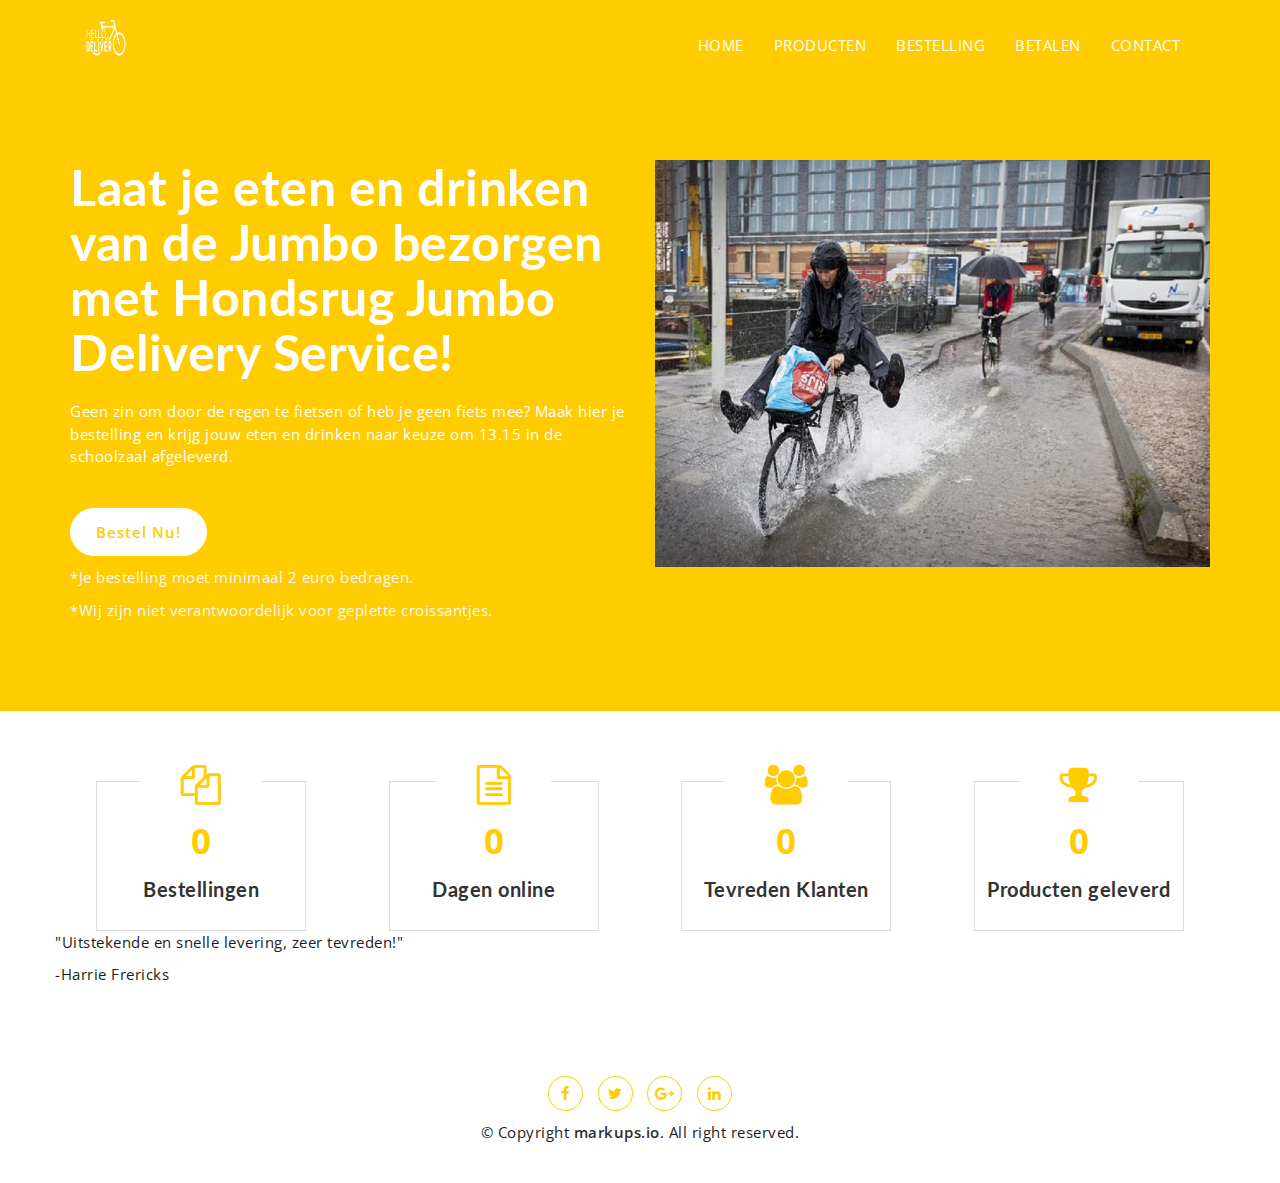
==== index.html @ 4bea611f "Update index.html" ====
<!DOCTYPE html>
<html lang="en">
  <head>
    <meta charset="utf-8">
    <meta http-equiv="X-UA-Compatible" content="IE=edge">
    <meta name="viewport" content="width=device-width, initial-scale=1">
    <!-- The above 3 meta tags *must* come first in the head; any other head content must come *after* these tags -->
    <title>Hondsrug Deliveroo : Home</title>
    <!-- Favicon -->
    <link rel="shortcut icon" type="image/icon" href="assets/images/favicon.ico"/>
    <!-- Font Awesome -->
    <link href="https://maxcdn.bootstrapcdn.com/font-awesome/4.6.3/css/font-awesome.min.css" rel="stylesheet">
    <!-- Bootstrap -->
    <link href="assets/css/bootstrap.min.css" rel="stylesheet">
    <!-- Slick slider -->
    <link href="assets/css/slick.css" rel="stylesheet">
    <!-- Theme color -->
    <link id="switcher" href="assets/css/theme-color/jumbo-theme.css" rel="stylesheet">

    <!-- Main Style -->
    <link href="style.css" rel="stylesheet">

    <!-- Fonts -->

    <!-- Open Sans for body font -->
	<link href="https://fonts.googleapis.com/css?family=Open+Sans:300,400,400i,600,700,800" rel="stylesheet">
    <!-- Lato for Title -->
  	<link href="https://fonts.googleapis.com/css?family=Lato" rel="stylesheet"> 
 
 
	
    <!-- HTML5 shim and Respond.js for IE8 support of HTML5 elements and media queries -->
    <!-- WARNING: Respond.js doesn't work if you view the page via file:// -->
    <!--[if lt IE 9]>
      <script src="https://oss.maxcdn.com/html5shiv/3.7.2/html5shiv.min.js"></script>
      <script src="https://oss.maxcdn.com/respond/1.4.2/respond.min.js"></script>
    <![endif]-->
  </head>

  <body>

   	
  	<!-- Start Header -->
	<header id="mu-header" class="" role="banner">
		<div class="container">
			<nav class="navbar navbar-default mu-navbar">
			  	<div class="container-fluid">
				    <!-- Brand and toggle get grouped for better mobile display -->
				    <div class="navbar-header">
				      <button type="button" class="navbar-toggle collapsed" data-toggle="collapse" data-target="#bs-example-navbar-collapse-1" aria-expanded="false">
				        <span class="sr-only">Toggle navigation</span>
				        <span class="icon-bar"></span>
				        <span class="icon-bar"></span>
				        <span class="icon-bar"></span>
				      </button>

				      <!-- Text Logo -->
				      <a class="navbar-brand" href="index.html"><img src="assets/images/deliverlogo.png" height="42" width="42"></a>

				      <!-- Image Logo -->
				      <!-- <a class="navbar-brand" href="index.html"><img src="assets/images/logo.png"></a> -->


				    </div>

				    <!-- Collect the nav links, forms, and other content for toggling -->
				    <div class="collapse navbar-collapse" id="bs-example-navbar-collapse-1">
				      	<ul class="nav navbar-nav mu-menu navbar-right">
					        <li><a href="#">HOME</a></li>
					        <li><a href="producten.html">PRODUCTEN</a></li>
					        <li><a href="bestelling.html">BESTELLING</a></li>
				            <li><a href="betalen.html">BETALEN</a></li>
				            <li><a href="contact.html">CONTACT</a></li>
				      	</ul>
				    </div><!-- /.navbar-collapse -->
			  	</div><!-- /.container-fluid -->
			</nav>
		</div>
	</header>
	<!-- End Header -->

	<!-- Start Featured Slider -->

	<section id="mu-hero">
		<div class="container">
			<div class="row">

				<div class="col-md-6 col-sm-6 col-sm-push-6">
					<div class="mu-hero-right">
						<img src="assets/images/ebook.jpg" alt="Ebook img">
					</div>
				</div>

				<div class="col-md-6 col-sm-6 col-sm-pull-6">
					<div class="mu-hero-left">
						<h1>Laat je eten en drinken van de Jumbo bezorgen met Hondsrug Jumbo Delivery Service!</h1>
						<p>Geen zin om door de regen te fietsen of heb je geen fiets mee? Maak hier je bestelling en krijg jouw eten en drinken naar keuze om 13.15 in de schoolzaal afgeleverd.</p>
						<a href="producten.html" class="mu-primary-btn">Bestel Nu!</a>
						<span>*Je bestelling moet minimaal 2 euro bedragen.</span>
						<span>*Wij zijn niet verantwoordelijk voor geplette croissantjes.</span>
					</div>
				</div>	

			</div>
		</div>
	</section>
	
	<!-- Start Featured Slider -->
	
	<!-- Start main content -->
		
	<main role="main">

		<!-- Start Counter -->
		<section id="mu-counter">
			<div class="container">
				<div class="row">
					<div class="col-md-12">
						<div class="mu-counter-area">

							<div class="mu-counter-block">
								<div class="row">

									<!-- Start Single Counter -->
									<div class="col-md-3 col-sm-6">
										<div class="mu-single-counter">
											<i class="fa fa-files-o" aria-hidden="true"></i>
											<div class="counter-value" data-count="11">0</div>
											<h5 class="mu-counter-name">Bestellingen</h5>
										</div>
									</div>
									<!-- / Single Counter -->

									<!-- Start Single Counter -->
									<div class="col-md-3 col-sm-6">
										<div class="mu-single-counter">
											<i class="fa fa-file-text-o" aria-hidden="true"></i>
											<div class="counter-value" data-count="06">0</div>
											<h5 class="mu-counter-name">Dagen online</h5>
										</div>
									</div>
									<!-- / Single Counter -->

									<!-- Start Single Counter -->
									<div class="col-md-3 col-sm-6">
										<div class="mu-single-counter">
											<i class="fa fa-users" aria-hidden="true"></i>
											<div class="counter-value" data-count="11">0</div>
											<h5 class="mu-counter-name">Tevreden Klanten</h5>
										</div>
									</div>
									<!-- / Single Counter -->

									<!-- Start Single Counter -->
									<div class="col-md-3 col-sm-6">
										<div class="mu-single-counter">
											<i class="fa fa-trophy" aria-hidden="true"></i>
											<div class="counter-value" data-count="23">0</div>
											<h5 class="mu-counter-name">Producten geleverd</h5>
										</div>
									</div>
									<!-- / Single Counter -->
									<p>"Uitstekende en snelle levering, zeer tevreden!"</p>
									<p>-Harrie Frericks</p>

								</div>
							</div>


						</div>
					</div>
				</div>
			</div>
		</section>
		<!-- End Counter -->

	</main>
	
	<!-- End main content -->	
			
			
	<!-- Start footer -->
	<footer id="mu-footer" role="contentinfo">
		<div class="container">
			<div class="mu-footer-area">
				<div class="mu-social-media">
					<a href="#"><i class="fa fa-facebook"></i></a>
					<a href="#"><i class="fa fa-twitter"></i></a>
					<a href="#"><i class="fa fa-google-plus"></i></a>
					<a href="#"><i class="fa fa-linkedin"></i></a>
				</div>
				<p class="mu-copyright">&copy; Copyright <a rel="nofollow" href="http://markups.io">markups.io</a>. All right reserved.</p>
			</div>
		</div>

	</footer>
	<!-- End footer -->

	
	
    <!-- jQuery library -->
    <script src="https://ajax.googleapis.com/ajax/libs/jquery/1.11.3/jquery.min.js"></script>
    <!-- Include all compiled plugins (below), or include individual files as needed -->
    <!-- Bootstrap -->
    <script src="assets/js/bootstrap.min.js"></script>
	<!-- Slick slider -->
    <script type="text/javascript" src="assets/js/slick.min.js"></script>
    <!-- Counter js -->
    <script type="text/javascript" src="assets/js/counter.js"></script>
    <!-- Ajax contact form  -->
    <script type="text/javascript" src="assets/js/app.js"></script>
   
 
	
    <!-- Custom js -->
	<script type="text/javascript" src="assets/js/custom.js"></script>
	
    
  </body>
</html>
---- assets/css/theme-color/jumbo-theme.css ----
/*=======================================
Template Design By MarkUps	
Author URI : http://www.markups.io/
========================================*/


.mu-service-icon-box,
.mu-team-social-info a:hover,
.mu-team-social-info a:focus,
.mu-testimonial-slide .slick-dots li button::before,
.mu-testimonial-slide .slick-dots li.slick-active button::before,
.mu-footer-area a:hover,
.mu-footer-area a:focus,
.mu-hero-left .mu-primary-btn,
.mu-hero-left .mu-primary-btn:hover,
.mu-hero-left .mu-primary-btn:focus,
.mu-single-counter i,
.counter-value {
	color: #ffcc00;
}

.mu-send-msg-btn:hover,
.mu-send-msg-btn:focus,
.mu-book-overview-icon-box,
.mu-social-media a, 
.mu-social-media a:hover,
.mu-social-media a:focus,
.mu-order-btn:hover,
.mu-order-btn:focus {
	border: 1px solid #ffcc00;
	color: #ffcc00;
}

.mu-send-msg-btn {
	border: 1px solid #ffcc00;
	background-color: #ffcc00;
}


#mu-hero,
#mu-hero-default,
.mu-testimonial-slide .slick-dots li button:hover,
.mu-testimonial-slide .slick-dots li button:focus,
.mu-testimonial-slide .slick-dots li.slick-active button,
.mu-header-dot,
.mu-author-social a,
.mu-pricing-content .mu-popular-price-tag,
#mu-video-review:before  {
	background-color: #ffcc00;
}

.mu-contact-form .form-control:focus,
.mu-testimonial-slide .slick-dots li button:hover,
.mu-testimonial-slide .slick-dots li button:focus,
.mu-testimonial-slide .slick-dots li.slick-active button{
	border: 1px solid #ffcc00;    
}
---- style.css ----
/*
Template Name: Kindle	
Author: MarkUps
Author URI: http://www.markups.io/
Version: 1.0
*/


/* Table of Content
==================================================
#BASIC TYPOGRAPHY
#HEADER	
#MENU 
#HERO SECTION
#COUNTER
#BOOK OVERVIEW
#VIDEO REVIEW
#AUTHOR
#PRICING
#READERS TESTIMONIALS
#CONTACT US
#FOOTER
#RESPONSIVE STYLE
*/


/*--------------------*/
/* BASIC TYPOGRAPHY */
/*--------------------*/

body,
html {
	overflow-x:hidden;
}

body {
	font-family: 'Open Sans', sans-serif;
	font-size: 15px;
	letter-spacing: 0.5px;
	line-height: 1.5;
	color: #1c1b1b;
}

ul {
	padding: 0;
	margin: 0;
}

ul li {
	list-style: disc;
	font-size: 17px;
	line-height: 1.59;
}

a { 
	text-decoration: none;
	color: #2f2f2f;  
}

a:hover,
a:focus {
	outline: none;
	text-decoration: none;
}

h1,
h2,
h3,
h4,
h5,
h6 {
	font-family: 'Lato', sans-serif;
	font-weight: 700;
	margin-top: 0;
}


h1 {
	font-size: 38px;
}

h2 {  
	font-size: 32px; 
	line-height: 1.13; 
}

h3 {  
	font-size: 26px;  
}

h4 {  
	font-size: 22px;  
}

h5 {  
	font-size: 20px;  
}

h6 {  
	font-size: 18px;  
}

img {
	border: none;
	max-width: 100%;
}

strong {
	font-weight: 500;
}

code {
	background-color: #ee6e73;
	border-radius: 2px;
	color: #fff;
	padding: 2px 4px;
}

pre {
	background-color: #f8f8f8;
	border: 1px solid #eee;
	border-radius: 4px;
	padding: 10px;
}

pre code {
	background-color: transparent;
	color: #333;
}

del{
	text-decoration-color: #ee6e73;
}

kbd {
	background-color: #ddd;
	padding: 4px 6px;
	border-radius: 2px;
	color: ;
}

address {
	line-height: 1.5;
	padding-left: 10px;
}

dl dt {
	font-weight: 700;
}

dl dd {
	margin-left: 0;
}

blockquote {
	background-color: #f8f8f8;
	border-radius: 0 4px 4px 0;
	padding: 5px 15px;
	
}

blockquote p {
	margin-top: 10px;
}

button {
	padding: 5px 15px;
	border: none;
}

button:focus {
	outline: none;
	border: none;
}

/*Wordpress default class*/

.alignleft {
	float:left;
	margin-right:8px;
}

.aligncenter {
	display:block;
	margin:10px auto;
}

.alignright {
	float:right;
	margin-left:8px;
}		

.alignnone {
	max-width: 100%;
}

.wp-caption-text {
	font-size: 12px;
	font-style: italic;
	text-align: center;
}

/* ========= BUTTON =========*/

.mu-primary-btn {
	background-color: transparent;
	border-radius: 100px;
	border: solid 1px #ffffff;
	color: #fff;
	display: inline-block;
	font-size: 15px;
	font-weight: 400;
	letter-spacing: 1px;
	padding: 12px 25px;
	-webkit-transition: all 0.5s;
	transition: all 0.5s;
}

.mu-primary-btn:hover,
.mu-primary-btn:focus {
	background-color: #fff;
	color: #000;
}

.mu-send-msg-btn {
	border-radius: 20px;
	font-size: 13px;
	font-weight: 700;
	letter-spacing: 1.5px;
	text-align: center;
	padding: 14px 24px;
	margin-top: 10px;
	-webkit-transition: all 0.5s;
	transition: all 0.5s;
	width: 150px;
	color: #fff;
}

.mu-send-msg-btn:hover,
.mu-send-msg-btn:focus {
	background-color: #fff;
}

input[type=text] {
    width: 130px;
    box-sizing: border-box;
    border: 2px solid #ccc;
    border-radius: 4px;
    font-size: 16px;
    background-color: white;
    background-image: url('assets/images/searchicon.png');
    background-position: 10px 10px; 
    background-repeat: no-repeat;
    padding: 12px 20px 12px 40px;
    -webkit-transition: width 0.4s ease-in-out;
    transition: width 0.4s ease-in-out;
}


/*--------------------*/
/* HEADER */
/*--------------------*/

#mu-header {
	display: inline;
	float: left;
	width: 100%;
	position: absolute;
	left: 0;
	right: 0;
	top: 0;
	padding: 25px 0;
	z-index: 999;
	transition: all 0.5s;
}

.navbar-default .navbar-brand {
	color: #fff;
	font-size: 35px;
	font-family: 'Lato', sans-serif;
	font-weight: 700;
	margin-top: -11px;
}

.navbar-default .navbar-brand:hover,
.navbar-default .navbar-brand:focus {
	color: #fff;
}

.navbar-brand img{
	margin-top: -12px;
}

#mu-header.mu-fixed-nav{
	background-color: rgba(0,0,0,0.8);
	width: 100%;
	position: fixed;
	padding: 15px 0;
}

/*--------------------*/
/* MENU */
/*--------------------*/

.navbar-default {
	min-height: auto;
}

.mu-navbar {
	background-color: transparent;
	border: none;
	border-radius: 0;
	margin-bottom: 0;
}

.navbar-default .mu-menu li a {
	border-bottom: 2px solid transparent;
	color: #fff;
	font-size: 15px;
	font-weight: 400;
	padding: 0 0 5px;
	margin: 10px 15px 5px;
	transition: all 0.5s;
	position: relative;
}

.navbar-default .mu-menu li a:hover,
.navbar-default .mu-menu li a:focus {
	color: #fff;
}

.navbar-default .navbar-nav > .active > a, 
.navbar-default .navbar-nav > .active > a:focus, 
.navbar-default .navbar-nav > .active > a:hover{
	background-color: transparent;
	color: #fff;
}

.navbar-default .mu-menu li a:after {
    display: block;
    position: absolute;
    bottom: -5px;
    content: '';
    width: 0;
    height: 2px;
    background: #fff;
    -webkit-transition: all .5s;
    transition: all .5s;
}

.navbar-default .mu-menu li.active a:after,
.navbar-default .mu-menu li a:hover:after, 
.navbar-default .mu-menu li a:focus:after {
    width: 100%;
}


/*--------------------*/
/* HERO SECTION */
/*--------------------*/

#mu-hero {
	display: inline;
	float: left;
	padding: 160px 0 90px;
	width: 100%;
}

#mu-hero-default {
	display: inline;
	float: left;
	padding: 50px 0 50px;
	width: 100%;
}

.mu-hero-left{
	display: inline;
	float: left;
	width: 100%;
}

.mu-hero-right {
	display: inline;
	float: left;
	width: 100%;
}

.mu-hero-left h1 {
	color: #fff;
	font-size: 50px;
	margin-bottom: 20px;
}

.mu-hero-left p {
	color: #fff;
	margin-bottom: 20px;
}

.mu-hero-left .mu-primary-btn {
	margin-top: 20px;
	background-color: #fff;
	font-weight: 600;
}

.mu-hero-left span {
	display: block;
	margin-top: 10px;
	color: #f8f8f8;
}


/*--------------------*/
/* COUNTER */
/*--------------------*/

#mu-counter {
	background-color: #fff;
	background-position: center center;
	background-size: cover;
	background-attachment: fixed;
	display: inline;
	float: left;
	position: relative;
	width: 100%;
}

.mu-counter-area {
	display: inline;
	float: left;
	padding: 70px 0 50px;
	width: 100%;
}

.mu-counter-area h2 {
	color: #fff;
	text-align: center;
}

.mu-counter-block {
	display: inline;
	float: left;
	width: 100%;
}

.mu-single-counter {
	display: inline;
	float: left;
	text-align: center;
	width: 80%;
	border: 1px solid #ddd;
	padding-bottom: 20px;
	margin: 0 10%;
}

.mu-single-counter i {
	font-size: 40px;
	padding: 15px 40px;
	margin-bottom: 0px;
	display: inline-block;
	padding-bottom: 0;
	margin-top: -60px;
	background: #fff;
}

.counter-value {
	font-size: 35px;
	font-weight: 700;
	margin-top: 10px;
	margin-bottom: 10px;
}

.mu-counter-name {
	color: #333;
}


/*--------------------*/
/* BOOK OVERVIEW */
/*--------------------*/


#mu-book-overview {
	background-color: #f8f8f8;
	display: inline;
	float: left;
	width: 100%;
}

.mu-book-overview-area {
	display: inline;
	float: left;
	padding: 100px 0;
	width: 100%;
}

.mu-heading-area {
	display: inline;
	float: left;
	text-align: center;
	padding: 0 10%;
	width: 100%;
}

.mu-heading-title {
	color: #1c1b1b;
	margin-bottom: 15px;
	position: relative;
}

.mu-header-dot {
	border-radius: 0;
	height: 3px;
	width: 100px;
	display: inline-block;
	margin-bottom: 20px;
}

.mu-book-overview-content{
	display: inline;
	float: left;
	margin-top: 70px;
	width: 100%;
}

.mu-book-overview-single {
	display: inline;
	float: left;
	text-align: center;
	width: 100%;
	background: #fff;
	padding: 20px 10px;
	margin: 10px 0 15px;
}

.mu-book-overview-icon-box {
	font-size: 25px;
	padding: 5px 12px;
	margin-bottom: 30px;
	display: inline-block;
}

.mu-book-overview-single h4{
	margin-bottom: 20px;
}


/*--------------------*/
/* VIDEO REVIEW */
/*--------------------*/


#mu-video-review {
	background-image: url(assets/images/video-review-bg.jpeg);
	background-attachment: fixed;
	background-size: cover;
	display: inline;
	position: relative;
	float: left;
	width: 100%;
}

#mu-video-review:before {
	content: '';
	position: absolute;
	left: 0;
	top: 0;
	right: 0;
	bottom: 0;
	opacity: 0.84;
}

.mu-video-review-area {
	display: inline;
	float: left;
	padding: 150px 0;
	width: 100%;
}

.mu-video-review-area .mu-heading-title, 
.mu-video-review-area .mu-heading-area p{
	color: #fff;
}

.mu-video-review-area .mu-header-dot {
	background-color: #f8f8f8;
}

.mu-video-review-content {
	display: inline;
	float: left;
	margin-top: 70px;
	width: 100%;
	padding: 0 10%;
}

.mu-video-iframe {
	height: 550px;
}

/*--------------------*/
/* AUTHOR */
/*--------------------*/


#mu-author {
	background-color: #fff;
	display: inline;
	float: left;
	width: 100%;
}

.mu-author-area {
	display: inline;
	float: left;
	padding: 100px 0;
	width: 100%;
}

.mu-author-content{
	display: inline;
	float: left;
	margin-top: 50px;
	width: 100%;
}

.mu-author-image {
	display: inline;
	float: left;
	width: 100%;
}

.mu-author-info {
	display: inline;
	float: left;
	margin-top: 20px;
	width: 100%;
}

.mu-author-info h3 {
	border-bottom: 1px solid #ddd;
	padding-bottom: 10px;
	margin-bottom: 20px;
}

.mu-author-info p {
	margin-bottom: 20px;
}

.mu-author-social {
	display: inline;
	float: left;
	margin-top: 25px;
	width: 100%;
}

.mu-author-social a {
	display: inline-block;
	font-size: 16px;
	padding: 5px;
	margin-right: 10px;
	color: #fff;
	width: 35px;
	text-align: center;
}




/*--------------------*/
/* PRICING */
/*--------------------*/


#mu-pricing {
	background-color: #f8f8f8;
	display: inline;
	float: left;
	width: 100%;
}

.mu-pricing-area {
	display: inline;
	float: left;
	padding: 100px 0;
	width: 100%;
}

.mu-pricing-content{
	display: inline;
	float: left;
	margin-top: 70px;
	width: 100%;
}

.mu-pricing-single {
	background-color: #fff;
	color: #555;
	display: inline;
	float: left;
	text-align: center;
	margin-top: 20px;
	margin-bottom: 20px;
	width: 100%;
	padding: 30px 0;
}

.mu-pricing-single-head {
	border-bottom: 1px solid #eee;
	display: inline-block;
	float: left;
	margin-bottom: 10px;
	width: 100%;
}

.mu-pricing-single-head h4 {
	font-size: 18px;
	margin-bottom: 0;
}

.mu-pricing-single-head .mu-price-tag {
	font-size: 55px;
	font-weight: 700;
	margin-bottom: 0;
	padding: 15px 0 20px;
}

.mu-pricing-single-head .mu-price-tag span {
	font-size: 22px;
	margin-right: -10px;
}

.mu-price-feature {
	padding: 20px 0;
	display: inline-block;
	margin-bottom: 20px;
}

.mu-price-feature li {
	list-style: none;
	line-height: 2;
	margin-bottom: 10px;
}

.mu-pricing-single-footer {
	display: inline-block;
	float: left;
	width: 100%;
}

.mu-order-btn {
	background-color: transparent;
	border-radius: 100px;
	border: 1px solid #555;
	color: #555;
	display: inline-block;
	font-size: 15px;
	font-weight: 400;
	letter-spacing: 1.5px;
	padding: 12px 25px;
	font-weight: 500;
	-webkit-transition: all 0.5s;
	transition: all 0.5s;
	text-transform: uppercase;
}

.mu-popular-price-tag {
	color: #fff;
}

.mu-popular-price-tag .mu-order-btn {
	background-color: #fff;
	border: 1px solid #fff;
}


/*--------------------*/
/* READERS TESTIMONIALS */
/*--------------------*/

#mu-testimonials {
	background-image: url("assets/images/testimonials-bg.jpeg");
	background-position: center center;
	background-size: cover;
	background-attachment: fixed;
	display: inline;
	float: left;
	position: relative;
	width: 100%;
}

#mu-testimonials::before {
	background: rgba(0,0,0,0.9);
	bottom: 0;
	content: '';
	left: 0;
	top: 0;
	right: 0;
	position: absolute;
	opacity: 0.84;
}

.mu-testimonials-area {
	display: inline;
	float: left;
	padding: 150px 0 175px;
	width: 100%;
}

.mu-testimonials-area h2 {
	color: #fff;
	text-align: center;
}

.mu-testimonials-block {
	display: inline;
	float: left;
	margin-top: 60px;
	width: 100%;
}

.mu-testimonial-slide li{
	list-style: none;
	text-align: center;
}

.mu-testimonial-slide li p {
	color: #fff;
	padding: 0 10%;
}

.mu-testimonial-slide .mu-rt-img {
	border-radius: 50%;
	width: 100px;
	height: 100px;
	margin-top: 25px;
	display: inline-block;
}

.mu-rt-name {
	margin-bottom: 5px;
	color: #fff;
	line-height: 1;
	margin-top: 25px;
	letter-spacing: 1px;
}

.mu-rt-title {
	color: #fff;
	font-size: 14px;
}

.mu-testimonial-slide .slick-dots {
    bottom: -50px;
}

.mu-testimonial-slide .slick-dots li button {
	height: 15px;
	padding: 0;
	width: 15px;
	border-radius: 50%;
	border: 1px solid #f8f8f8;
	-webkit-transition: all 0.5s;
	-o-transition: all 0.5s;
	transition: all 0.5s;
}

.mu-testimonial-slide .slick-dots li button:hover,
.mu-testimonial-slide .slick-dots li button:focus,
.mu-testimonial-slide .slick-dots li.slick-active button {
	opacity: 1;
}

.mu-testimonial-slide .slick-dots li button:before {
	display: none;
}

/*--------------------*/
/* CONTACT US */
/*--------------------*/

#mu-contact {
	background-color: #fff;
	display: inline;
	float: left;
	width: 100%;
}

.mu-contact-area {
	display: inline;
	float: left;
	padding: 100px 0;
	width: 100%;
}

.mu-contact-header {
	display: inline;
	float: left;
	text-align: center;
	width: 100%;
}

.mu-contact-content {
	display: inline;
	float: left;
	margin-top: 50px;
	width: 100%;
	padding: 0 20%;
}

.mu-contact-form {
	text-align: center;
}

.mu-contact-form .form-group input {
	background: transparent;
	color: #333;
	font-size: 15px;
	border: 1px solid #ccc;
	border-radius: 20px;
	padding: 6px 15px;
	height: 45px;
	margin-bottom: 24px;
}

.mu-contact-form .form-group textarea{
	color: #333;
	background: transparent;
	border: 1px solid #ccc;
	border-radius: 20px;
	font-size: 18px;
	padding: 15px;
	height: 190px;
}

.mu-contact-form .form-control:focus {
	background-color: #fff;
    outline: 0;
    box-shadow: none;    
} 

.mu-contact-form .form-control::-webkit-input-placeholder {
	color: #888;
	font-size: 15px;
}

.mu-contact-form .form-control:-moz-placeholder { /* Firefox 18- */
	color: #888;
	font-size: 15px; 
}

.mu-contact-form .form-control::-moz-placeholder {  /* Firefox 19+ */
	color: #888;
	font-size: 15px;
}

.mu-contact-form .form-control:-ms-input-placeholder {  
	color: #888;
	font-size: 15px;
}

.mu-contact-form .button-default::after,
.mu-contact-form .button-default > span {
	padding: 12px 40px;  
}

#form-messages {
	margin-bottom: 10px;
    background-color: #fff;
}

.success {
  padding: 1em;
  margin-bottom: 0.75rem;
  text-shadow: 0 1px 0 rgba(255, 255, 255, 0.5);
  color: #468847;
  background-color: #dff0d8;
  border: 1px solid #d6e9c6;
  -webkit-border-radius: 4px;
     -moz-border-radius: 4px;
          border-radius: 4px;
}

.error {
  padding: 1em;
  margin-bottom: 0.75rem;
  text-shadow: 0 1px 0 rgba(255, 255, 255, 0.5);
  color: #b94a48;
  background-color: #f2dede;
  border: 1px solid rgba(185, 74, 72, 0.3);
  -webkit-border-radius: 4px;
     -moz-border-radius: 4px;
          border-radius: 4px;
}


/* GOOGLE MAP */

#mu-google-map {
	display: inline;
	float: left;
	width: 100%;
}

#mu-google-map iframe{
    pointer-events: none;
}


/*--------------------*/
/* FOOTER */
/*--------------------*/


#mu-footer{
	display: inline;
	float: left;
	width: 100%;
}

.mu-footer-area{
	display: inline;
	float: left;
	padding: 30px 0;
	text-align: center;
	width: 100%;
}

.mu-footer-area a{
	font-weight: 600;
}

.mu-social-media {
	display: inline;
	float: left;
	width: 100%;
}

.mu-social-media a {
	display: inline-block;
	font-size: 15px;
	width: 35px;
	height: 35px;
	line-height: 33px;
	text-align: center;
	margin: 0 5px;
	-webkit-transition: all 0.5s;
	transition: all 0.5s;
	border-radius: 50%;
}

.mu-social-media a:hover,
.mu-social-media a:focus {
	background-color: #fff;
}

.mu-copyright {
	margin-top: 10px;
	display: inline-block;
}


/*--------------------*/
/* RESPONSIVE STYLE */
/*--------------------*/

@media (max-width: 1199px) {
	
	.mu-hero-left h1 {
		font-size: 36px;
	}

	.navbar-brand img {
		width: 180px;
		margin-top: -10px;
	}

	.navbar-default .mu-menu li a {
		margin: 10px 12px 5px;
	}

	.mu-author-info {
		margin-top: 0px;
	}

	.mu-video-iframe {
		height: 450px;
	}

	
}

@media (max-width: 991px) {


	.mu-fixed-nav .navbar-brand img {
		margin-top: -7px;
	}
	
	.navbar-default .mu-menu li a {
		font-size: 14px;
		margin: 10px 5px;
	}	

	#mu-hero {
		padding: 130px 0 30px;
	}

	.mu-hero-right {
		margin-top: 40px;
	}

	.mu-primary-btn {
		font-size: 14px;
		padding: 12px 22px;
	}

	.mu-single-counter {
		margin-top: 15px;
		margin-bottom: 40px;
	}

	.mu-simplefilter li{
		margin-bottom: 10px;
	}

	.mu-clients-content-single img{
		width: 100%;
	}

	.mu-contact-right {
		margin-top: 50px;
	}
	
	.mu-video-review-content {
		padding: 0 5%;
	}

	.mu-video-iframe {
		height: 400px;
	}
		
}

@media (max-width: 767px) {

	.navbar-default .navbar-brand {
		margin-top: -7px;
	}

	.mu-fixed-nav .navbar-brand img {
		margin-top: -8px;
	}

	.navbar-default .navbar-toggle {
		border-color: #fff;
	}

	.navbar-default .navbar-toggle:hover,
	.navbar-default .navbar-toggle:focus{
		background-color: transparent;
	}

	.navbar-default .navbar-toggle .icon-bar {
		background-color: #fff;
	}

	.navbar-default .navbar-collapse, .navbar-default .navbar-form {
		background-color: rgba(0,0,0,0.8);
		text-align: center;
	}

	.navbar-default .mu-menu li a {
		display: inline-block;
	}

	.mu-hero-right {
		margin-top: 0;
	}

	#mu-hero {
		padding: 100px 0 60px;
	}

	.mu-author-info {
		margin-top: 30px;
	}

	.mu-contact-content {
		padding: 0 10%;
	}
	
		
}


@media (max-width: 640px){

	#mu-header.mu-fixed-nav {
		padding: 10px 0;
	}
	
	.mu-heading-area {
		padding: 0;
	}

	.mu-video-iframe {
		height: 300px;
	}

	.mu-primary-btn {
		font-size: 12px;
		padding: 10px 12px;
		margin-top: 15px;
	}

	.slick-dots {
		bottom: 15px;
	}
			

}


@media (max-width: 480px) {

	.navbar-brand img {
		width: 150px;
	}

	#mu-header {
		padding: 10px 0;
	}

	.navbar-default .navbar-brand {
		font-size: 25px;
		margin-top: -3px;
	}

	.navbar-toggle {
		padding: 7px 8px;
		margin-top: 10px;
	}


	.navbar-toggle .icon-bar {
		width: 18px;
	}

	h2{
		font-size: 25px;
	}

	.mu-heading-title {
		margin-bottom: 10px;
	}

	.mu-video-iframe {
		height: 250px;
	}

	.mu-contact-content {
		padding: 0 5%;
	}

	.mu-about-content-single h4 {
		margin-bottom: 18px;
	}

	.mu-team-social-info a {
		width: 35px;
		height: 35px;
		font-size: 16px;
		line-height: 35px;
	}

	.mu-contact-form button {
		width: 100%;
	}
	
}


@media (max-width: 360px){

	.mu-featured-slider-content {
		top: 49%;
	}

	.mu-featured-slider-content p,
	.mu-featured-slider-content .mu-primary-btn {
		display: none;
	}

	.mu-featured-slider-content h1 {
		font-size: 18px;
		margin-bottom: 0;
	}

	.mu-filter-item-content {
		padding-top: 25%;
		padding-left: 5px;
		padding-right: 5px;
	}

	.filtr-item h4 {
		font-size: 12px;
	}

	.mu-team-content .row > div {
		width: 100%;
	}

	.mu-simplefilter li {
		padding: 1rem 1rem;
		font-size: 12px;
	}
	
}



@media (max-width: 320px){
	
	
	
	
	
}
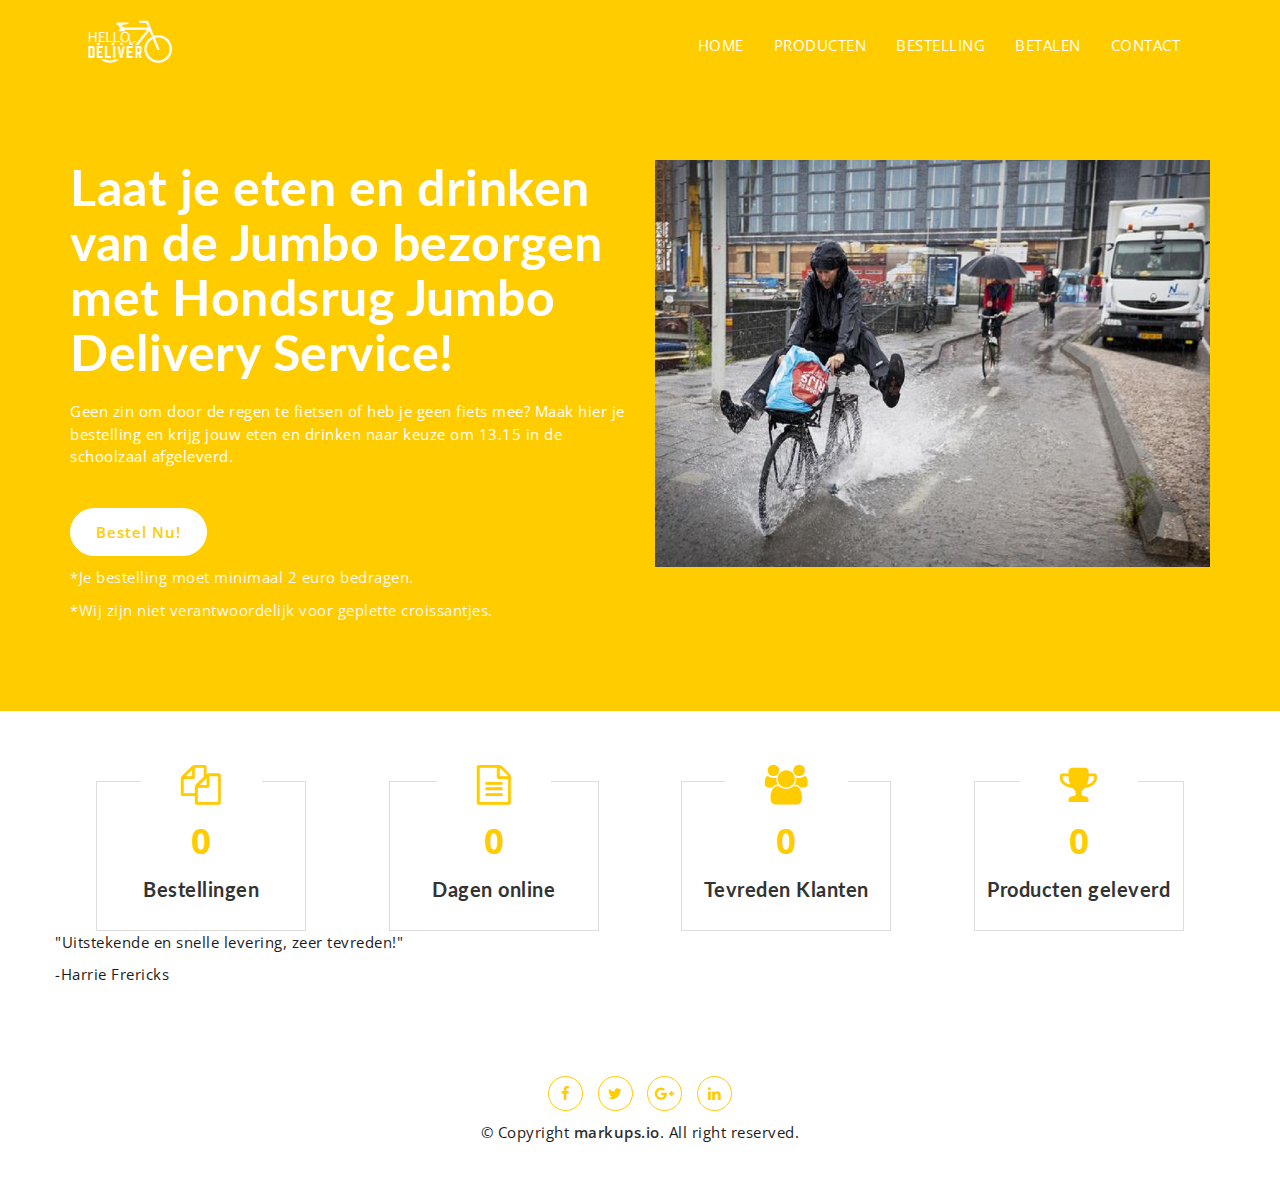
==== commit 9418d9ed: "Update index.html" ====
--- a/index.html
+++ b/index.html
@@ -55,7 +55,7 @@
 				      </button>
 
 				      <!-- Text Logo -->
-				      <a class="navbar-brand" href="index.html"><img src="assets/images/deliverlogo.png" height="42" width="42"></a>
+				      <a class="navbar-brand" href="index.html"><img src="assets/images/deliverlogo.png" height="50" width="90"></a>
 
 				      <!-- Image Logo -->
 				      <!-- <a class="navbar-brand" href="index.html"><img src="assets/images/logo.png"></a> -->
@@ -95,7 +95,7 @@
 					<div class="mu-hero-left">
 						<h1>Laat je eten en drinken van de Jumbo bezorgen met Hondsrug Jumbo Delivery Service!</h1>
 						<p>Geen zin om door de regen te fietsen of heb je geen fiets mee? Maak hier je bestelling en krijg jouw eten en drinken naar keuze om 13.15 in de schoolzaal afgeleverd.</p>
-						<a href="producten.html" class="mu-primary-btn">Bestel Nu!</a>
+						<a href="/auth/google/" class="mu-primary-btn">Bestel Nu!</a>
 						<span>*Je bestelling moet minimaal 2 euro bedragen.</span>
 						<span>*Wij zijn niet verantwoordelijk voor geplette croissantjes.</span>
 					</div>
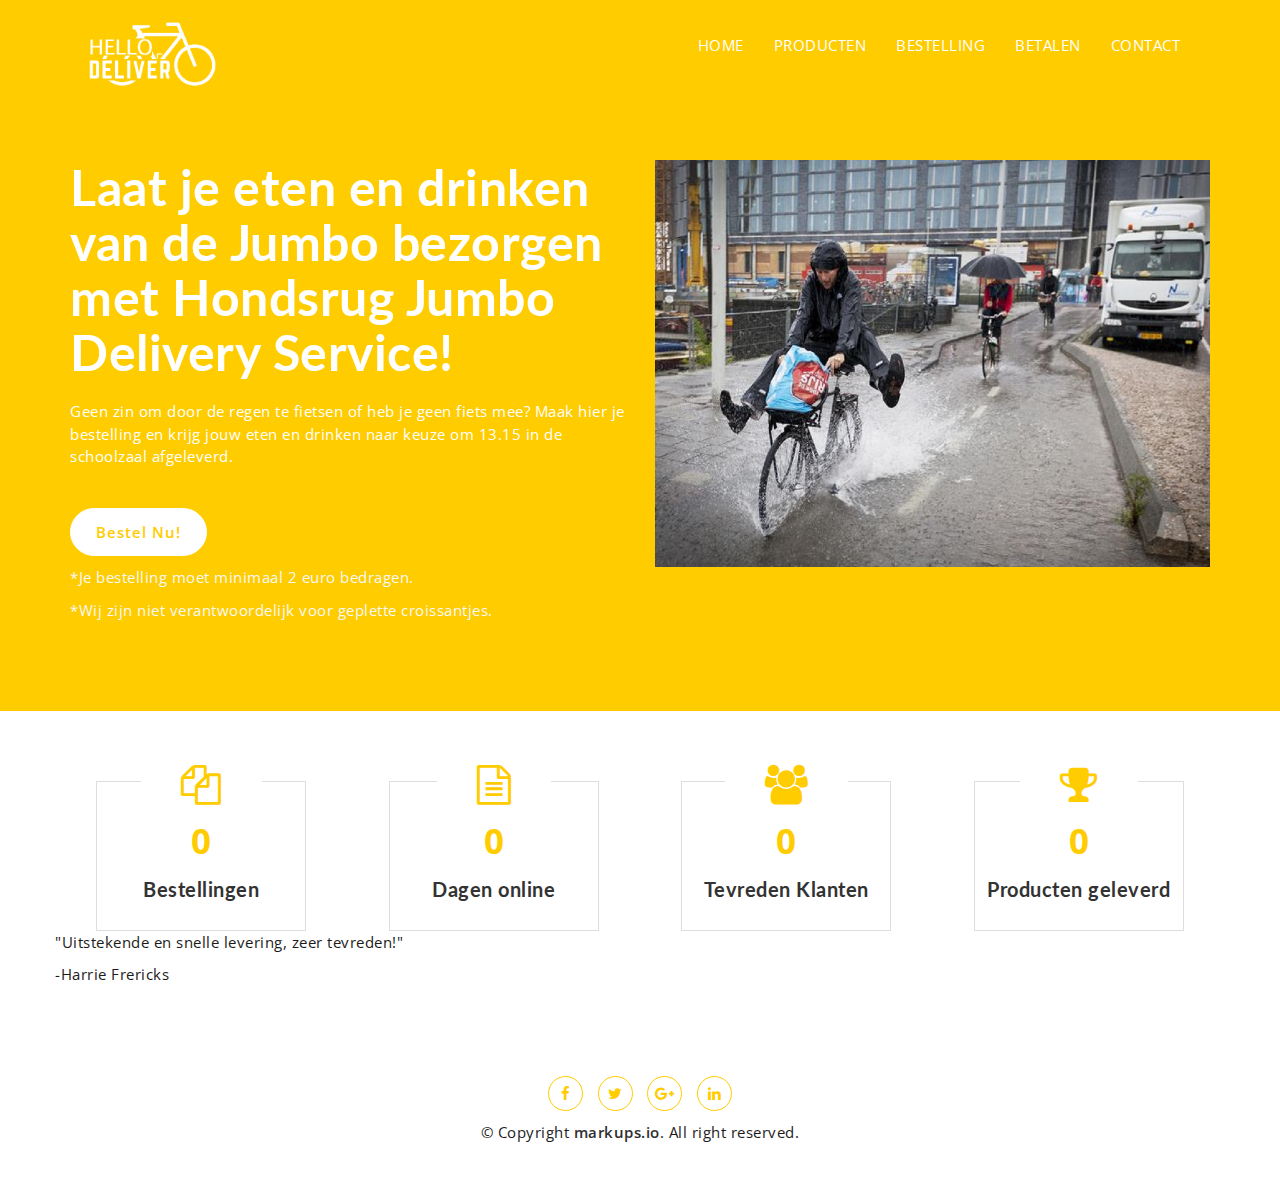
==== commit bfc598f0: "Update index.html" ====
--- a/index.html
+++ b/index.html
@@ -5,7 +5,7 @@
     <meta http-equiv="X-UA-Compatible" content="IE=edge">
     <meta name="viewport" content="width=device-width, initial-scale=1">
     <!-- The above 3 meta tags *must* come first in the head; any other head content must come *after* these tags -->
-    <title>Hondsrug Deliveroo : Home</title>
+    <title>Hello Deliver</title>
     <!-- Favicon -->
     <link rel="shortcut icon" type="image/icon" href="assets/images/favicon.ico"/>
     <!-- Font Awesome -->
@@ -55,7 +55,7 @@
 				      </button>
 
 				      <!-- Text Logo -->
-				      <a class="navbar-brand" href="index.html"><img src="assets/images/deliverlogo.png" height="50" width="90"></a>
+				      <a class="navbar-brand" href="index.html"><img src="assets/images/deliverlogo.png" height="75" width="135"></a>
 
 				      <!-- Image Logo -->
 				      <!-- <a class="navbar-brand" href="index.html"><img src="assets/images/logo.png"></a> -->
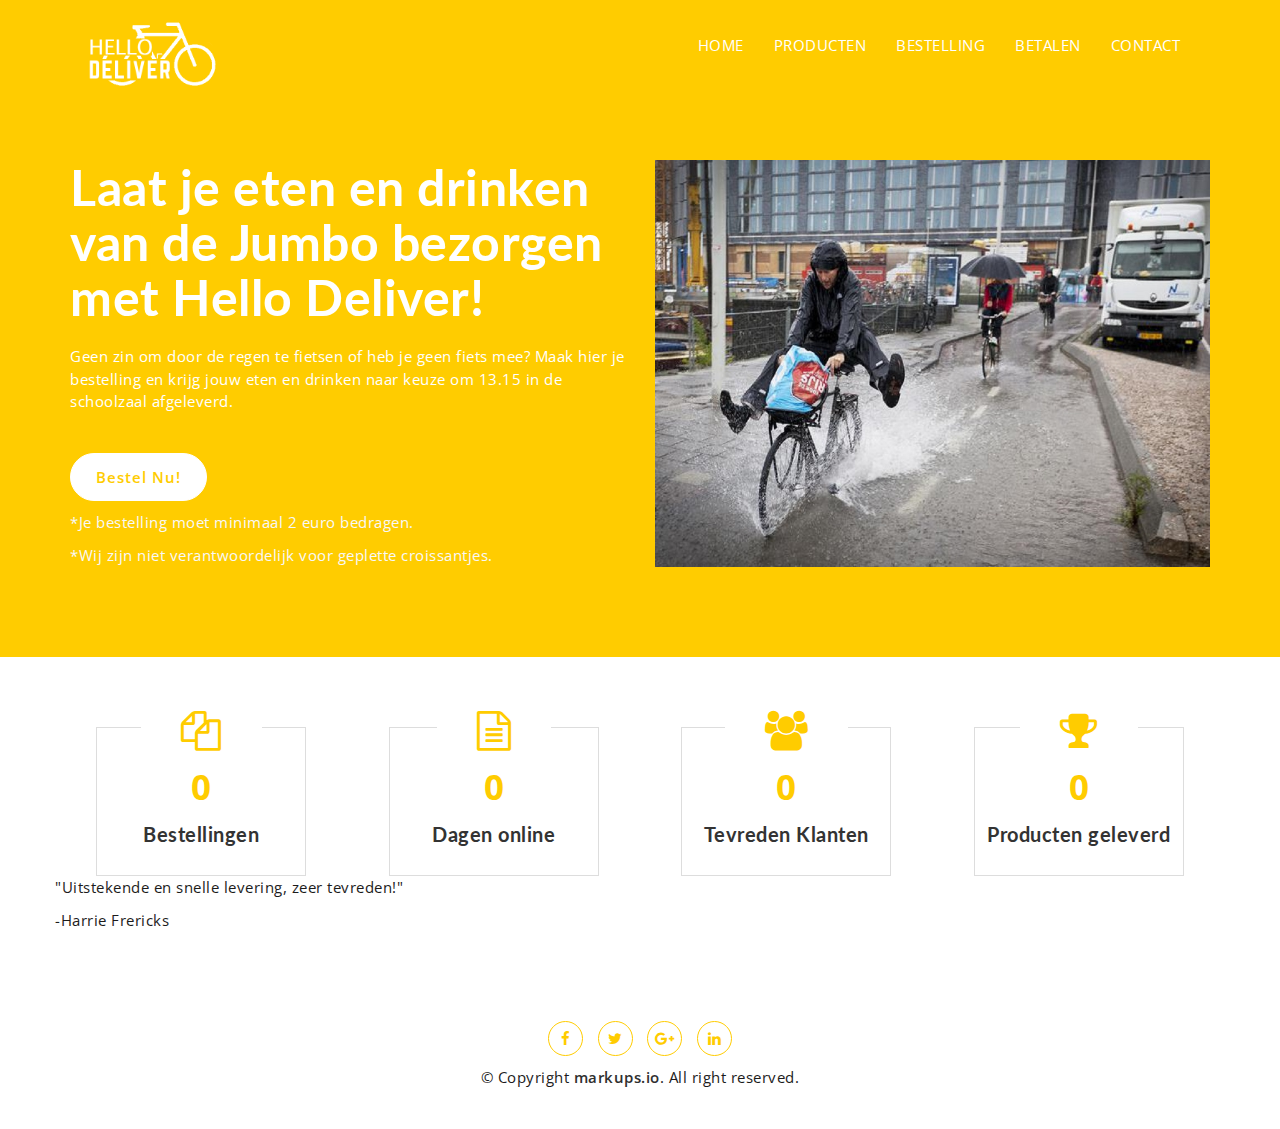
==== commit 4238da5f: "Update index.html" ====
--- a/index.html
+++ b/index.html
@@ -93,7 +93,7 @@
 
 				<div class="col-md-6 col-sm-6 col-sm-pull-6">
 					<div class="mu-hero-left">
-						<h1>Laat je eten en drinken van de Jumbo bezorgen met Hondsrug Jumbo Delivery Service!</h1>
+						<h1>Laat je eten en drinken van de Jumbo bezorgen met Hello Deliver!</h1>
 						<p>Geen zin om door de regen te fietsen of heb je geen fiets mee? Maak hier je bestelling en krijg jouw eten en drinken naar keuze om 13.15 in de schoolzaal afgeleverd.</p>
 						<a href="/auth/google/" class="mu-primary-btn">Bestel Nu!</a>
 						<span>*Je bestelling moet minimaal 2 euro bedragen.</span>
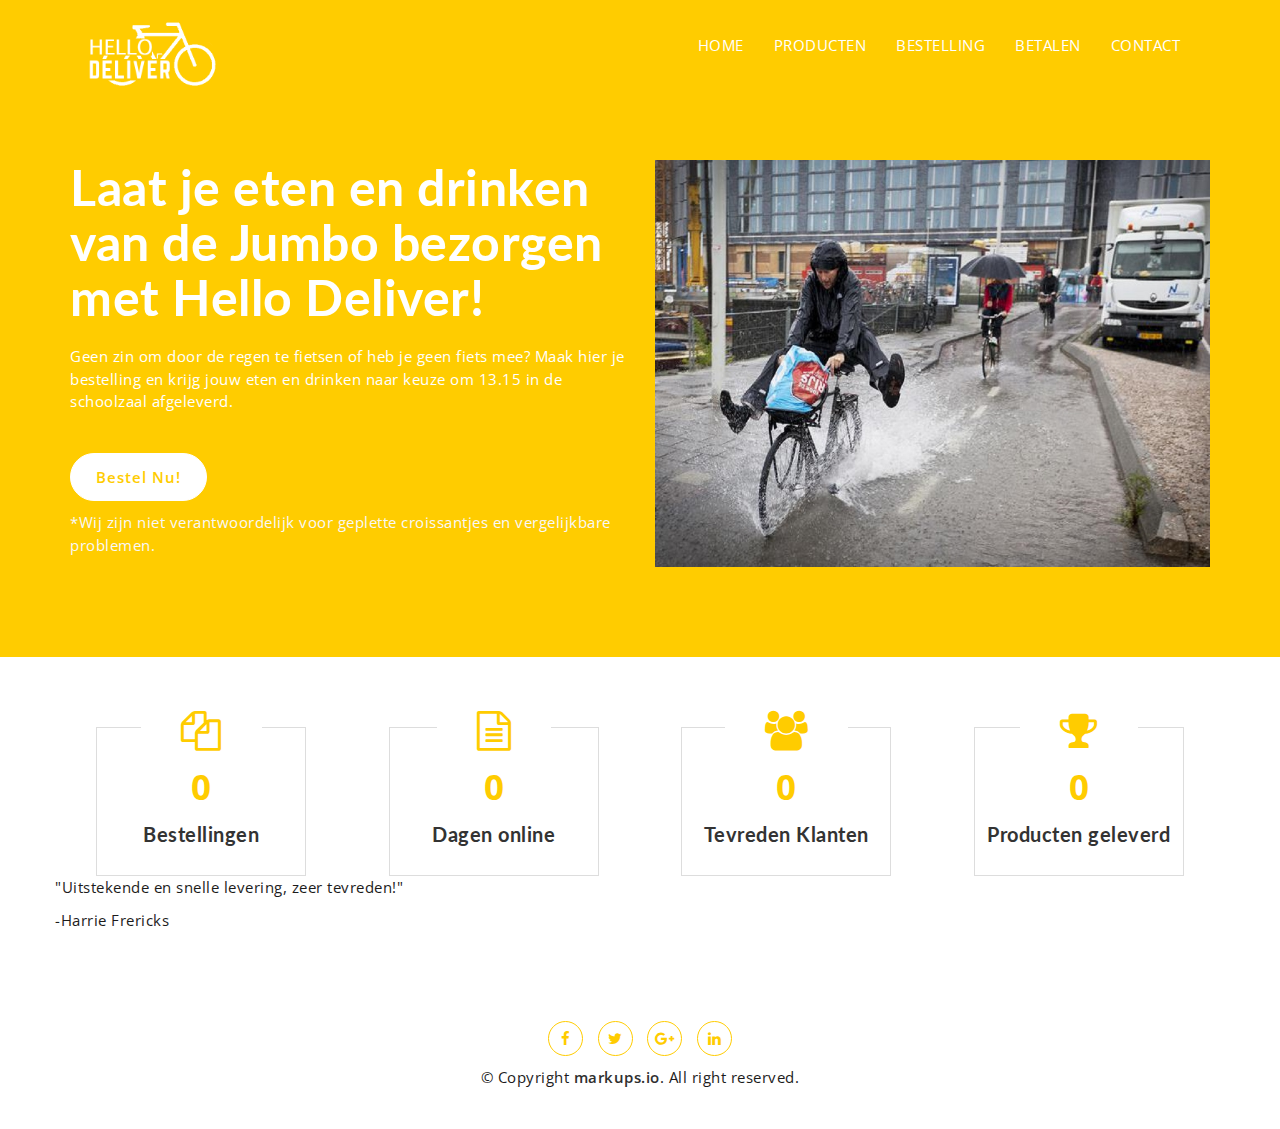
==== commit 0a8fdbc1: "Update index.html" ====
--- a/index.html
+++ b/index.html
@@ -96,8 +96,7 @@
 						<h1>Laat je eten en drinken van de Jumbo bezorgen met Hello Deliver!</h1>
 						<p>Geen zin om door de regen te fietsen of heb je geen fiets mee? Maak hier je bestelling en krijg jouw eten en drinken naar keuze om 13.15 in de schoolzaal afgeleverd.</p>
 						<a href="/auth/google/" class="mu-primary-btn">Bestel Nu!</a>
-						<span>*Je bestelling moet minimaal 2 euro bedragen.</span>
-						<span>*Wij zijn niet verantwoordelijk voor geplette croissantjes.</span>
+						<span>*Wij zijn niet verantwoordelijk voor geplette croissantjes en vergelijkbare problemen.</span>
 					</div>
 				</div>	
 
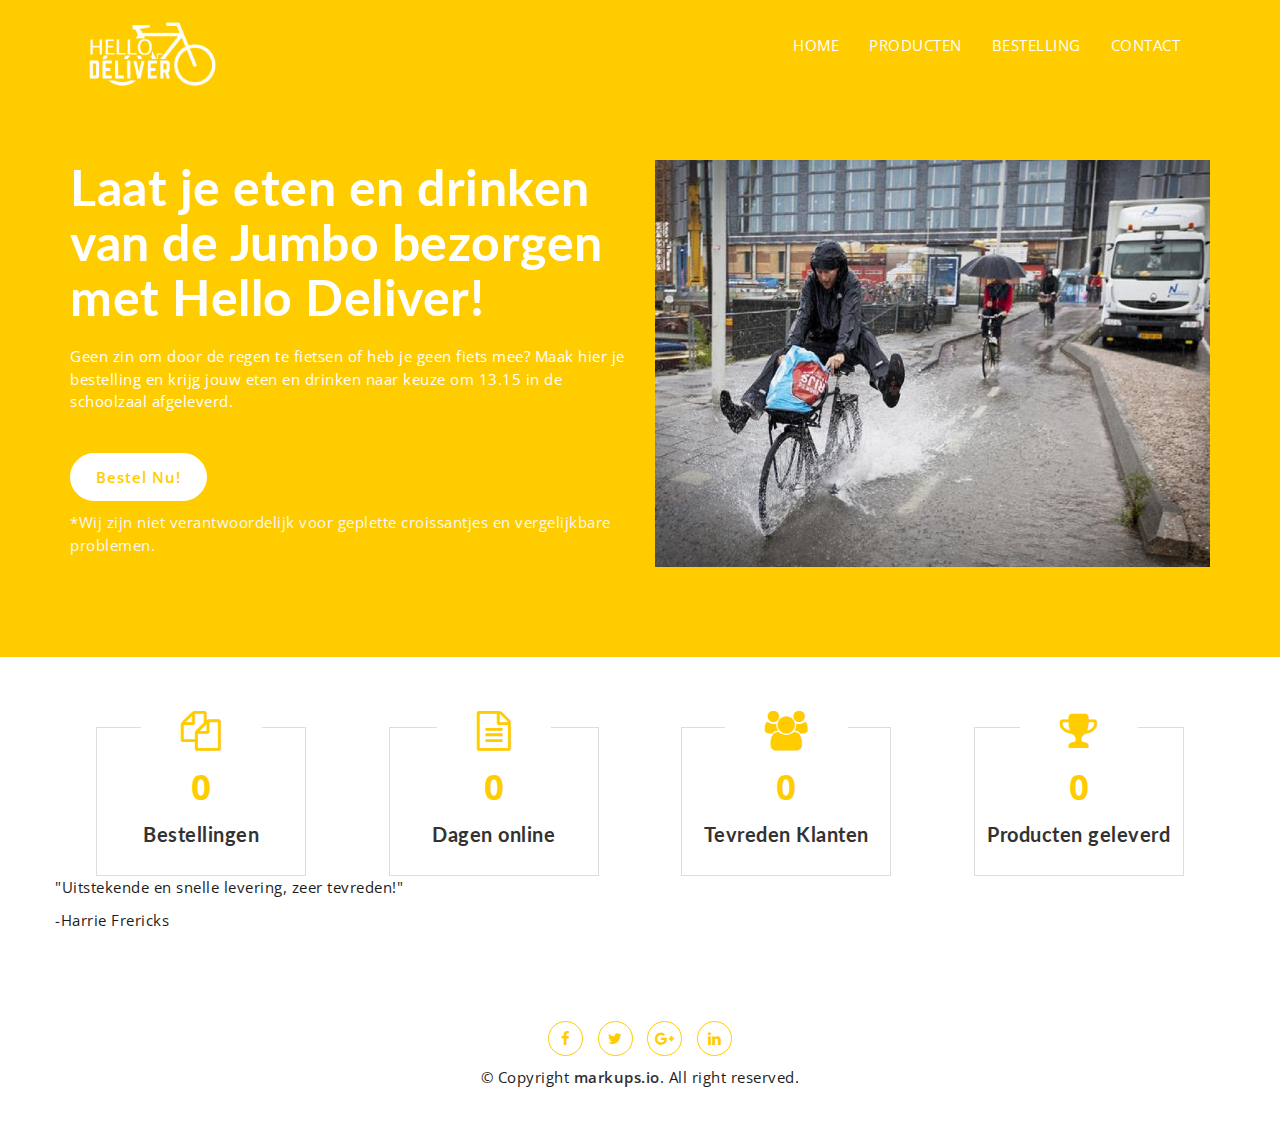
==== commit 729f251c: "Update index.html" ====
--- a/index.html
+++ b/index.html
@@ -69,7 +69,6 @@
 					        <li><a href="#">HOME</a></li>
 					        <li><a href="producten.html">PRODUCTEN</a></li>
 					        <li><a href="bestelling.html">BESTELLING</a></li>
-				            <li><a href="betalen.html">BETALEN</a></li>
 				            <li><a href="contact.html">CONTACT</a></li>
 				      	</ul>
 				    </div><!-- /.navbar-collapse -->
